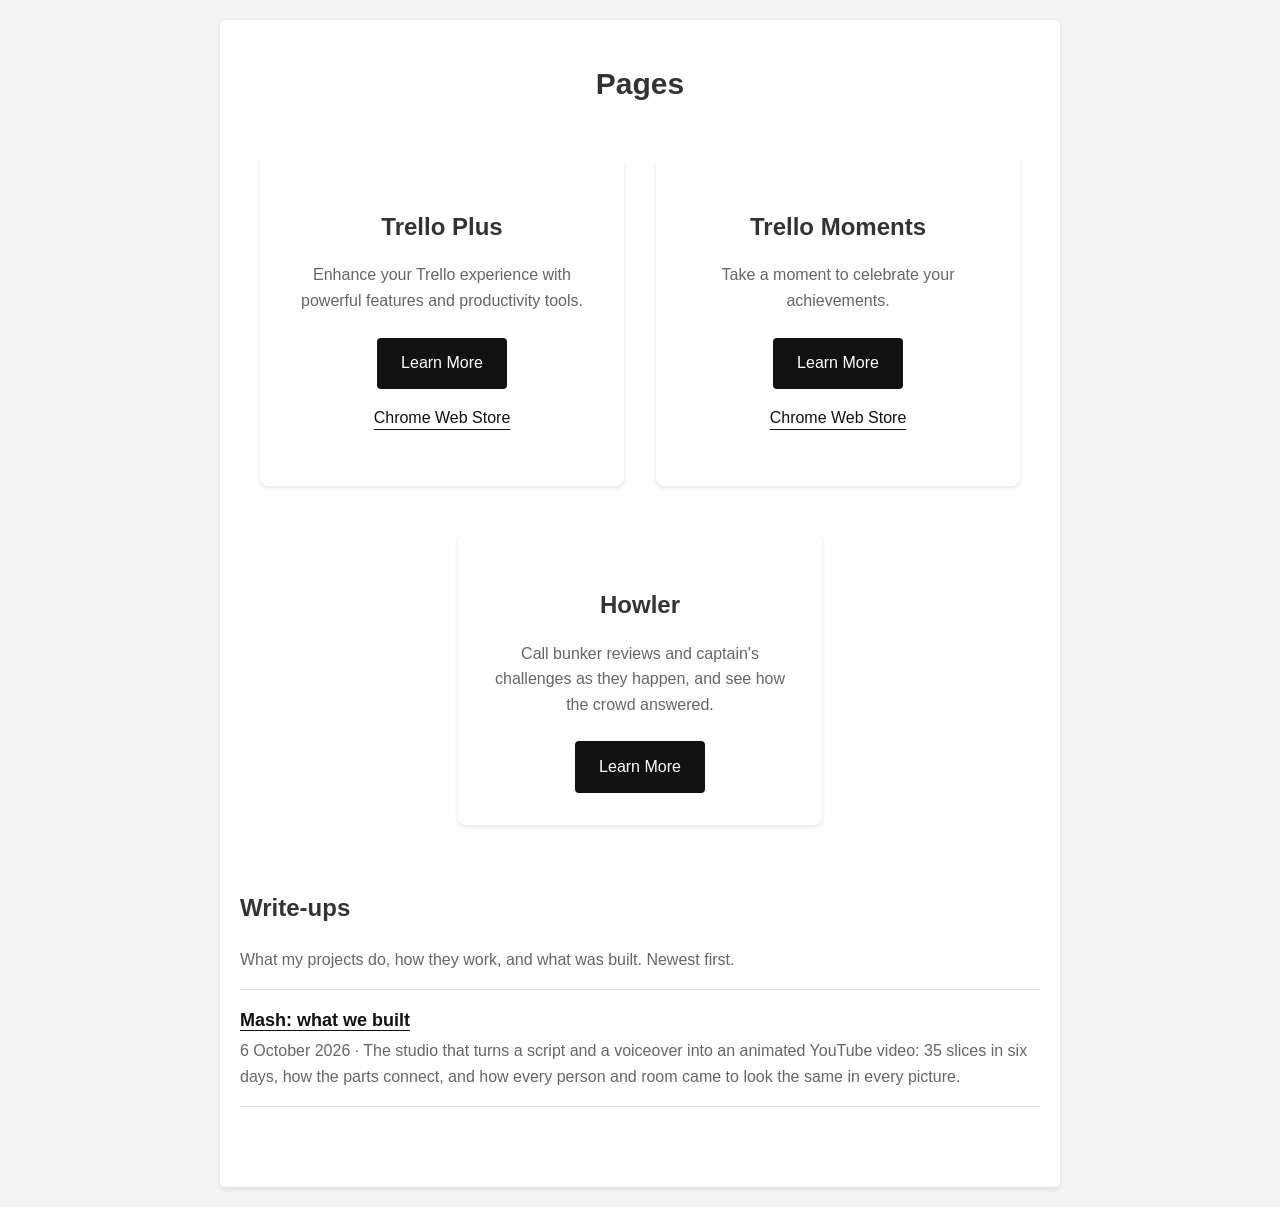
==== index.html @ d35e4e3c "Add write-ups, starting with Mash: what we built Write-ups are pages for other people to read about " ====
<!DOCTYPE html>
<html lang="en">
  <head>
    <meta charset="UTF-8" />
    <meta name="viewport" content="width=device-width, initial-scale=1.0" />
    <title>Pages</title>
    <link rel="icon" type="image/x-icon" href="16.png" />
    <link rel="stylesheet" href="styles.css" />
  </head>
  <body>
    <div class="container">
      <h1>Pages</h1>
      <section class="cards-container">
        <div class="card">
          <h2>Trello Plus</h2>
          <p>Enhance your Trello experience with powerful features and productivity tools.</p>
          <a href="trello-plus/index.html" class="button"> Learn More </a>
          <p>
            <a
              href="https://chromewebstore.google.com/detail/trello-plus/mgbidgfgongamigmmgpfbiebedldmdhi"
              class="custom-underline"
              target="_blank"
              >Chrome Web Store</a
            >
          </p>
        </div>
        <div class="card">
          <h2>Trello Moments</h2>
          <p>Take a moment to celebrate your achievements.</p>
          <a href="trello-moments/index.html" class="button"> Learn More </a>
          <p>
            <a
              href="https://chromewebstore.google.com/detail/trello-moments/agffmpomhaiklaadfndogjfepgbbabpb"
              class="custom-underline"
              target="_blank"
              >Chrome Web Store</a
            >
          </p>
        </div>
        <div class="card">
          <h2>Howler</h2>
          <p>Call bunker reviews and captain's challenges as they happen, and see how the crowd answered.</p>
          <a href="howler/index.html" class="button"> Learn More </a>
        </div>
      </section>
      <section>
        <h2>Write-ups</h2>
        <p>What my projects do, how they work, and what was built. Newest first.</p>
        <ul class="write-ups">
          <li>
            <a href="mash/what-we-built.html">Mash: what we built</a>
            <p>
              6 October 2026 · The studio that turns a script and a voiceover into an animated YouTube video: 35 slices
              in six days, how the parts connect, and how every person and room came to look the same in every picture.
            </p>
          </li>
        </ul>
      </section>
    </div>
  </body>
</html>
---- styles.css ----
body {
  font-family: Arial, sans-serif;
  line-height: 1.6;
  margin: 0;
  padding: 20px;
  background-color: #f4f4f4;
}
.container {
  max-width: 800px;
  margin: 0 auto;
  background-color: white;
  padding: 20px;
  border-radius: 5px;
  box-shadow: 0 2px 5px rgba(0, 0, 0, 0.1);
}
h1 {
  color: #333;
  text-align: center;
  font-size: 30px;
  margin-bottom: 0rem;
}
h2 {
  color: #333;
  text-align: left;
  font-size: 24px;
}
h3 {
  color: #333;
  text-align: left;
  font-size: 18px;
  font-weight: normal;
}
p {
  color: #666;
}
a {
  color: #111;
}
.nav-links {
  list-style-type: none;
  padding: 0;
}
li {
  margin-bottom: 10px;
}
table {
  width: 100%;
  border-collapse: collapse;
  margin-bottom: 20px;
  border: 1px solid #ddd;
}

th,
td {
  padding: 12px;
  text-align: left;
  vertical-align: top;
  border: 1px solid #ddd;
}
td p {
  margin: 0;
}
section {
  margin-bottom: 60px;
}
.nav-links {
  list-style-type: none;
  padding: 0;
  margin: 0;
  display: flex;
  flex-wrap: wrap;
  justify-content: center;
}
.nav-links li {
  margin: 0.5rem;
}
.nav-links a {
  color: #111;
  padding: 0.5rem 1rem;
  display: block;
}
.custom-underline {
  text-decoration: underline;
  text-underline-offset: 6px;
}
.cards-container {
  display: flex;
  gap: 2rem;
  justify-content: center;
  margin: 3rem 0;
  flex-wrap: wrap;
}

.card {
  background: #fff;
  border-radius: 8px;
  box-shadow: 0 2px 4px rgba(0, 0, 0, 0.1);
  padding: 2rem;
  text-align: center;
  width: 100%;
  max-width: 300px;
  margin-bottom: 1rem;
}

.card h2 {
  margin-bottom: 1rem;
  text-align: center;
}

.card p {
  margin-bottom: 1.5rem;
}

.button {
  background: #111;
  border-radius: 4px;
  color: white;
  display: inline-block;
  padding: 0.8rem 1.5rem;
  text-decoration: none;
  transition: background-color 0.2s;
}

.button:hover {
  background: #333;
}

@media (max-width: 768px) {
  .cards-container {
    gap: 1rem;
  }

  .container {
    padding: 15px;
  }

  body {
    padding: 10px;
  }
}

@media (max-width: 350px) {
  .card {
    padding: 1rem;
  }

  .button {
    padding: 0.6rem 1.2rem;
  }
}

.back-button {
  display: inline-block;
  color: #666;
}

/* The write-ups list on the front page. The write-ups themselves carry their
   own styles. */
.write-ups {
  list-style-type: none;
  padding: 0;
  margin: 0;
  border-top: 1px solid #ddd;
}

.write-ups li {
  margin: 0;
  padding: 1rem 0;
  border-bottom: 1px solid #ddd;
}

.write-ups a {
  font-size: 18px;
  font-weight: bold;
  text-underline-offset: 4px;
}

.write-ups p {
  margin: 0.25rem 0 0;
}

/* Forms. Only the Howler support page has one, and these are the only rules in
   this file that are not shared by every page. */
.field {
  margin: 0 0 1rem;
}

.field label {
  display: block;
  margin-bottom: 0.35rem;
  color: #333;
  font-weight: bold;
}

.field input,
.field textarea {
  width: 100%;
  box-sizing: border-box;
  padding: 0.6rem 0.7rem;
  font: inherit;
  color: #333;
  background: #fff;
  border: 1px solid #ccc;
  border-radius: 4px;
}

.field textarea {
  min-height: 9rem;
  resize: vertical;
}

.form-note {
  margin-top: -0.5rem;
  font-size: 14px;
}

.form-message {
  margin: 1rem 0 0;
  font-weight: bold;
}

.form-message.ok {
  color: #1b7f3b;
}

.form-message.error {
  color: #b00020;
}

button.button {
  border: none;
  cursor: pointer;
  font: inherit;
}

button.button:disabled {
  background: #999;
  cursor: default;
}
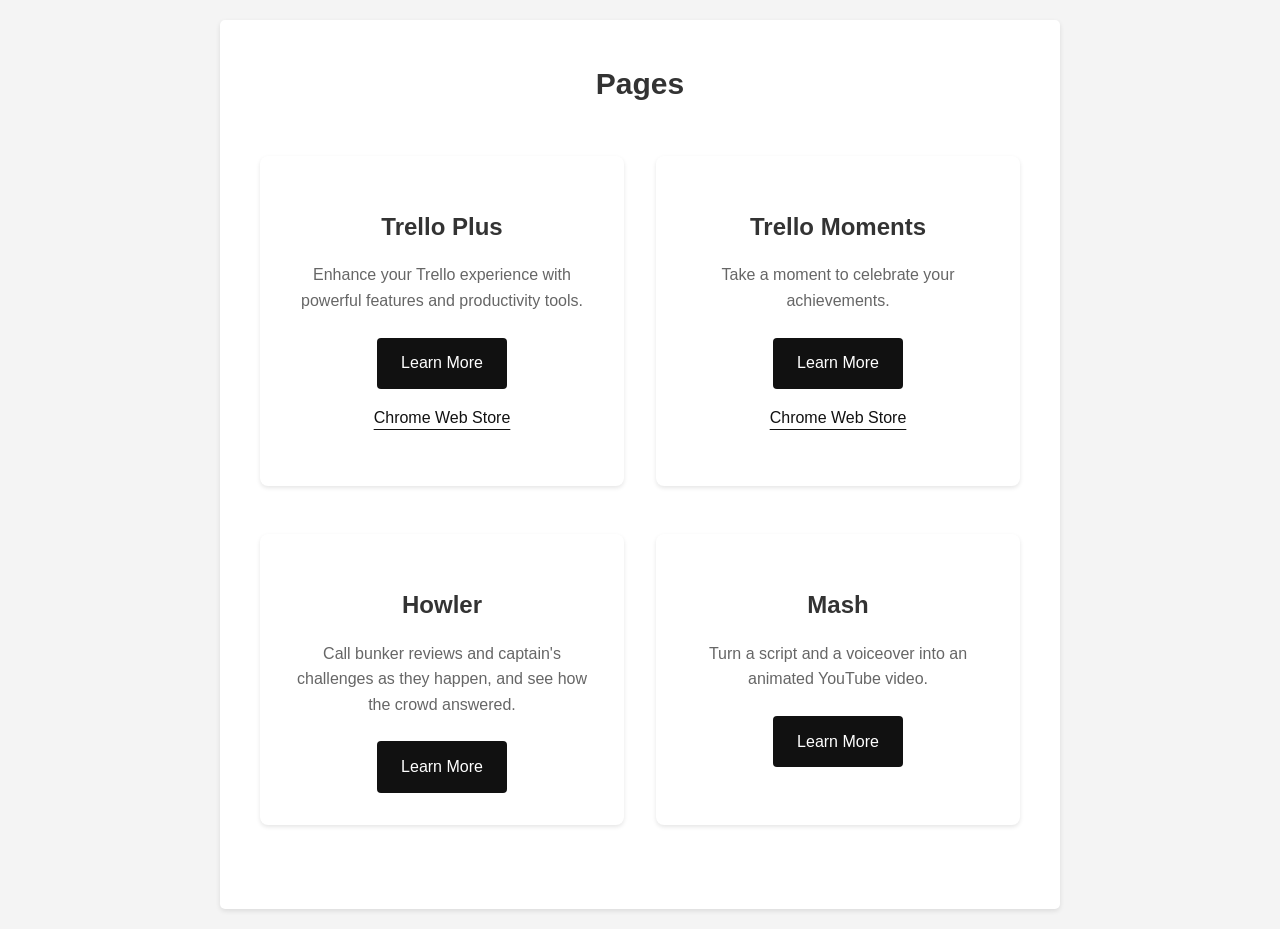
==== commit bf238309: "Give Mash a card and its own page, like the other projects The front page listed the Mash write-up i" ====
--- a/index.html
+++ b/index.html
@@ -42,19 +42,11 @@
           <p>Call bunker reviews and captain's challenges as they happen, and see how the crowd answered.</p>
           <a href="howler/index.html" class="button"> Learn More </a>
         </div>
-      </section>
-      <section>
-        <h2>Write-ups</h2>
-        <p>What my projects do, how they work, and what was built. Newest first.</p>
-        <ul class="write-ups">
-          <li>
-            <a href="mash/what-we-built.html">Mash: what we built</a>
-            <p>
-              6 October 2026 · The studio that turns a script and a voiceover into an animated YouTube video: 35 slices
-              in six days, how the parts connect, and how every person and room came to look the same in every picture.
-            </p>
-          </li>
-        </ul>
+        <div class="card">
+          <h2>Mash</h2>
+          <p>Turn a script and a voiceover into an animated YouTube video.</p>
+          <a href="mash/index.html" class="button"> Learn More </a>
+        </div>
       </section>
     </div>
   </body>
--- a/styles.css
+++ b/styles.css
@@ -154,31 +154,6 @@
   color: #666;
 }
 
-/* The write-ups list on the front page. The write-ups themselves carry their
-   own styles. */
-.write-ups {
-  list-style-type: none;
-  padding: 0;
-  margin: 0;
-  border-top: 1px solid #ddd;
-}
-
-.write-ups li {
-  margin: 0;
-  padding: 1rem 0;
-  border-bottom: 1px solid #ddd;
-}
-
-.write-ups a {
-  font-size: 18px;
-  font-weight: bold;
-  text-underline-offset: 4px;
-}
-
-.write-ups p {
-  margin: 0.25rem 0 0;
-}
-
 /* Forms. Only the Howler support page has one, and these are the only rules in
    this file that are not shared by every page. */
 .field {
